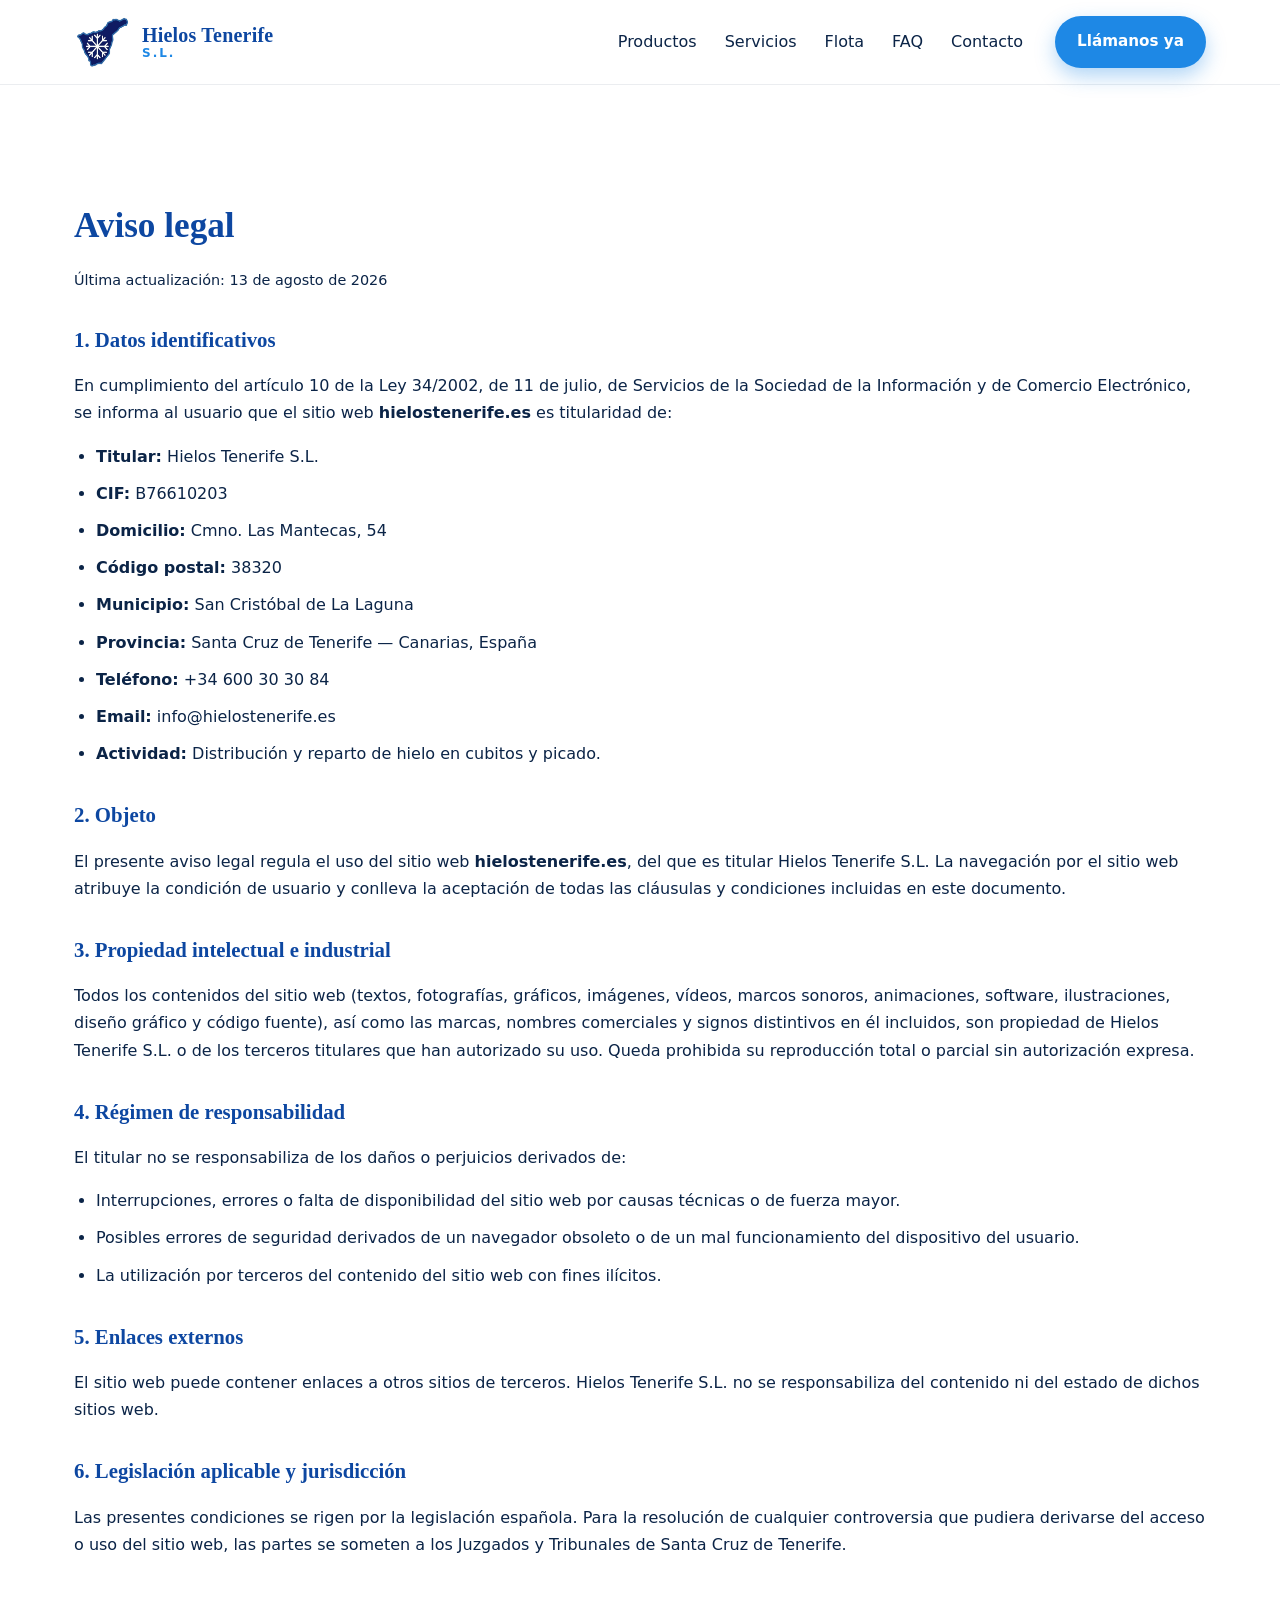
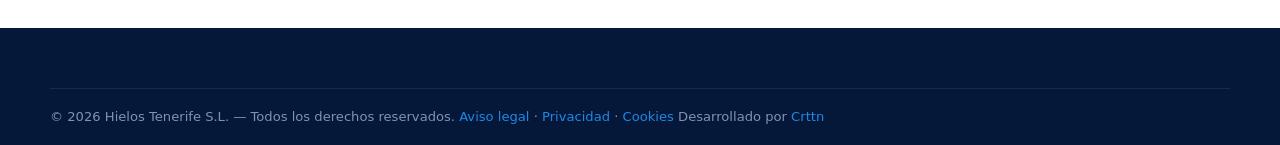
==== aviso-legal.html @ 19563f56 "Add legal pages and sticky footer" ====
<!doctype html>
<html lang="es">
<head>
  <meta charset="utf-8" />
  <meta name="viewport" content="width=device-width, initial-scale=1" />
  <title>Aviso legal · Hielos Tenerife S.L.</title>
  <meta name="description" content="Aviso legal de Hielos Tenerife S.L., distribuidora de hielo en cubitos y picado en la isla de Tenerife." />
  <link rel="canonical" href="https://hielostenerife.es/aviso-legal.html" />
  <link rel="stylesheet" href="styles.css" />
  <style>
    .legal{padding:90px 0 60px}
    .legal h1{font-family:'Fraunces',serif;color:var(--blue-700);font-size:2.2rem;margin-bottom:8px}
    .legal h2{font-family:'Fraunces',serif;color:var(--blue-700);font-size:1.3rem;margin-top:32px;margin-bottom:10px}
    .legal p,.legal li{color:var(--ink-2);line-height:1.7;margin-bottom:10px}
    .legal ul{padding-left:22px}
    .legal a{color:var(--blue-600)}
    .legal__updated{color:var(--ink-2);font-size:.9rem;margin-bottom:24px}
  </style>
</head>
<body>
  <header class="header" role="banner">
    <div class="container header__inner">
      <a href="index.html" class="logo" aria-label="Hielos Tenerife SL — Inicio">
        <span class="logo__mark" aria-hidden="true">
          <img src="logo.png" alt="" width="56" height="56" />
        </span>
        <span class="logo__text">
          <span class="logo__title">Hielos Tenerife</span>
          <span class="logo__sub">S.L.</span>
        </span>
      </a>
      <nav class="nav" aria-label="Navegación principal">
        <a href="index.html#productos">Productos</a>
        <a href="index.html#servicios">Servicios</a>
        <a href="index.html#flota">Flota</a>
        <a href="index.html#faq">FAQ</a>
        <a href="index.html#contacto">Contacto</a>
      </nav>
      <a class="btn btn--primary header__cta" href="tel:+34600303084">Llámanos ya</a>
    </div>
  </header>

  <main class="legal">
    <div class="container">
      <h1>Aviso legal</h1>
      <p class="legal__updated">Última actualización: 13 de agosto de 2026</p>

      <h2>1. Datos identificativos</h2>
      <p>En cumplimiento del artículo 10 de la Ley 34/2002, de 11 de julio, de Servicios de la Sociedad de la Información y de Comercio Electrónico, se informa al usuario que el sitio web <strong>hielostenerife.es</strong> es titularidad de:</p>
      <ul>
        <li><strong>Titular:</strong> Hielos Tenerife S.L.</li>
        <li><strong>CIF:</strong> B76610203</li>
        <li><strong>Domicilio:</strong> Cmno. Las Mantecas, 54</li>
        <li><strong>Código postal:</strong> 38320</li>
        <li><strong>Municipio:</strong> San Cristóbal de La Laguna</li>
        <li><strong>Provincia:</strong> Santa Cruz de Tenerife — Canarias, España</li>
        <li><strong>Teléfono:</strong> +34 600 30 30 84</li>
        <li><strong>Email:</strong> info@hielostenerife.es</li>
        <li><strong>Actividad:</strong> Distribución y reparto de hielo en cubitos y picado.</li>
      </ul>

      <h2>2. Objeto</h2>
      <p>El presente aviso legal regula el uso del sitio web <strong>hielostenerife.es</strong>, del que es titular Hielos Tenerife S.L. La navegación por el sitio web atribuye la condición de usuario y conlleva la aceptación de todas las cláusulas y condiciones incluidas en este documento.</p>

      <h2>3. Propiedad intelectual e industrial</h2>
      <p>Todos los contenidos del sitio web (textos, fotografías, gráficos, imágenes, vídeos, marcos sonoros, animaciones, software, ilustraciones, diseño gráfico y código fuente), así como las marcas, nombres comerciales y signos distintivos en él incluidos, son propiedad de Hielos Tenerife S.L. o de los terceros titulares que han autorizado su uso. Queda prohibida su reproducción total o parcial sin autorización expresa.</p>

      <h2>4. Régimen de responsabilidad</h2>
      <p>El titular no se responsabiliza de los daños o perjuicios derivados de:</p>
      <ul>
        <li>Interrupciones, errores o falta de disponibilidad del sitio web por causas técnicas o de fuerza mayor.</li>
        <li>Posibles errores de seguridad derivados de un navegador obsoleto o de un mal funcionamiento del dispositivo del usuario.</li>
        <li>La utilización por terceros del contenido del sitio web con fines ilícitos.</li>
      </ul>

      <h2>5. Enlaces externos</h2>
      <p>El sitio web puede contener enlaces a otros sitios de terceros. Hielos Tenerife S.L. no se responsabiliza del contenido ni del estado de dichos sitios web.</p>

      <h2>6. Legislación aplicable y jurisdicción</h2>
      <p>Las presentes condiciones se rigen por la legislación española. Para la resolución de cualquier controversia que pudiera derivarse del acceso o uso del sitio web, las partes se someten a los Juzgados y Tribunales de Santa Cruz de Tenerife.</p>
    </div>
  </main>

  <footer class="footer" role="contentinfo">
    <div class="container footer__bottom">
      <span>© 2026 Hielos Tenerife S.L. — Todos los derechos reservados.</span>
      <span>
        <a href="aviso-legal.html">Aviso legal</a> ·
        <a href="politica-privacidad.html">Privacidad</a> ·
        <a href="politica-cookies.html">Cookies</a>
      </span>
      <span>Desarrollado por <a href="https://portfolio.crttn.es">Crttn</a></span>
    </div>
  </footer>
</body>
</html>
---- styles.css ----
/* ---------- Reset & base ---------- */
*,*::before,*::after{box-sizing:border-box}
html{scroll-behavior:smooth}
body{margin:0;font-family:'Inter',system-ui,-apple-system,Segoe UI,Roboto,sans-serif;color:#0b2447;background:#fff;line-height:1.55;-webkit-font-smoothing:antialiased;min-height:100vh;display:flex;flex-direction:column}
main{flex:1}
img,svg{max-width:100%;display:block}
a{color:#1e88e5;text-decoration:none}
a:hover{text-decoration:underline}
button{font:inherit;cursor:pointer;border:0;background:none;color:inherit}

/* ---------- Skip-link (a11y + SEO) ---------- */
.skip-link{position:absolute;left:-9999px;top:8px;background:var(--blue-700);color:#fff;padding:10px 18px;border-radius:10px;z-index:100;font-weight:600}
.skip-link:focus{left:12px;outline:3px solid #fff;box-shadow:0 0 0 5px var(--blue-500)}

:root{
  --blue-50:#eaf4ff;
  --blue-100:#d6e8ff;
  --blue-200:#a8cfff;
  --blue-400:#4ea3f0;
  --blue-500:#1e88e5;
  --blue-600:#1565c0;
  --blue-700:#0d47a1;
  --blue-900:#0b2447;
  --ink:#0b2447;
  --ink-soft:#34507a;
  --muted:#5b779b;
  --line:rgba(11,36,71,.08);
  --bg-soft:#f4f9ff;
  --shadow-sm:0 4px 14px rgba(13,71,161,.06);
  --shadow-md:0 12px 40px rgba(13,71,161,.12);
  --radius:16px;
  --radius-lg:22px;
}

.container{max-width:1180px;margin:0 auto;padding:0 24px}

/* ---------- Top bar ---------- */
.topbar{background:var(--blue-700);color:#cfe1ff;font-size:.85rem}
.topbar__inner{display:flex;justify-content:center;align-items:center;gap:14px;padding:8px 24px;flex-wrap:wrap}
.topbar__sep{opacity:.5}
.topbar a{color:#fff;font-weight:600}

/* ---------- Header ---------- */
.header{position:sticky;top:0;z-index:50;background:rgba(255,255,255,.92);backdrop-filter:saturate(180%) blur(12px);-webkit-backdrop-filter:saturate(180%) blur(12px);border-bottom:1px solid var(--line);transition:box-shadow .25s ease,background .25s ease}
.header.is-scrolled{background:rgba(255,255,255,.97);box-shadow:0 8px 30px rgba(13,71,161,.08)}
.header__inner{display:flex;align-items:center;gap:24px;padding:14px 24px}
.logo{display:flex;align-items:center;gap:12px;color:var(--ink)}
.logo:hover{text-decoration:none}
.logo__text{display:flex;flex-direction:column;line-height:1}
.logo__title{font-family:'Fraunces',serif;font-weight:800;font-size:1.25rem;color:var(--blue-700);letter-spacing:.2px}
.logo__sub{font-weight:700;font-size:.75rem;color:var(--blue-500);letter-spacing:2px;margin-top:2px}
.nav{display:flex;gap:28px;margin-left:auto}
.nav a{color:var(--ink);font-weight:500;position:relative}
.nav a:hover{color:var(--blue-600);text-decoration:none}
.nav a::after{content:"";position:absolute;left:0;right:0;bottom:-6px;height:2px;background:var(--blue-500);transform:scaleX(0);transform-origin:left;transition:transform .25s ease}
.nav a:hover::after{transform:scaleX(1)}
.header__cta{margin-left:8px}
.hamburger{display:none;width:40px;height:40px;flex-direction:column;justify-content:center;gap:5px;padding:0 8px;border-radius:10px}
.hamburger span{display:block;height:2px;background:var(--ink);border-radius:2px;transition:transform .25s ease, opacity .2s}
.hamburger[aria-expanded="true"] span:nth-child(1){transform:translateY(7px) rotate(45deg)}
.hamburger[aria-expanded="true"] span:nth-child(2){opacity:0}
.hamburger[aria-expanded="true"] span:nth-child(3){transform:translateY(-7px) rotate(-45deg)}

/* ---------- Buttons ---------- */
.btn{display:inline-flex;align-items:center;justify-content:center;gap:8px;padding:12px 20px;border-radius:999px;font-weight:600;font-size:.95rem;transition:transform .15s ease,box-shadow .2s ease,background .2s ease,color .2s ease;border:2px solid transparent;white-space:nowrap}
.btn:hover{text-decoration:none;transform:translateY(-1px)}
.btn--primary{background:var(--blue-500);color:#fff;box-shadow:0 8px 20px rgba(30,136,229,.35)}
.btn--primary:hover{background:var(--blue-600);box-shadow:0 12px 28px rgba(21,101,192,.45)}
.btn--ghost{background:transparent;color:var(--blue-700);border-color:rgba(30,136,229,.35)}
.btn--ghost:hover{background:var(--blue-50)}
.btn--outline{background:#fff;color:var(--blue-600);border-color:var(--blue-200)}
.btn--outline:hover{background:var(--blue-50);border-color:var(--blue-500)}
.btn--lg{padding:14px 26px;font-size:1rem}

/* ---------- Hero ---------- */
.hero{position:relative;overflow:hidden;padding:90px 0 110px;background:linear-gradient(180deg,#eaf4ff 0%,#ffffff 70%)}
.hero__bg{position:absolute;inset:0;background:radial-gradient(60% 50% at 80% 20%,rgba(30,136,229,.18),transparent 60%),radial-gradient(50% 40% at 10% 80%,rgba(13,71,161,.12),transparent 60%);pointer-events:none}
.hero__inner{position:relative;max-width:880px;text-align:center;margin:0 auto}
.eyebrow{display:inline-block;font-weight:700;letter-spacing:2px;font-size:.75rem;text-transform:uppercase;color:var(--blue-500);margin-bottom:14px;padding:6px 14px;background:#fff;border:1px solid var(--blue-100);border-radius:999px}
.eyebrow--light{background:rgba(255,255,255,.1);border-color:rgba(255,255,255,.25);color:#cfe1ff}
.hero__title{font-family:'Fraunces',serif;font-size:clamp(2.2rem,5vw,3.6rem);line-height:1.05;margin:6px 0 18px;color:var(--ink);letter-spacing:-.5px}
.accent{color:var(--blue-500);position:relative;display:inline-block}
.accent::after{content:"";position:absolute;left:0;right:0;bottom:4px;height:10px;background:linear-gradient(90deg,var(--blue-100),transparent);border-radius:8px;z-index:-1}
.hero__lead{font-size:1.15rem;color:var(--ink-soft);max-width:680px;margin:0 auto 28px}
.hero__ctas{display:flex;gap:12px;justify-content:center;flex-wrap:wrap;margin-bottom:36px}
.hero__chips{list-style:none;padding:0;margin:0;display:flex;flex-wrap:wrap;gap:10px;justify-content:center}
.hero__chips li{background:#fff;border:1px solid var(--blue-100);color:var(--blue-700);padding:8px 14px;border-radius:999px;font-size:.88rem;font-weight:500;box-shadow:var(--shadow-sm)}

.snowflakes{position:absolute;inset:0;pointer-events:none;overflow:hidden}
.snowflakes span{position:absolute;color:#1e88e5;opacity:.18;font-size:24px;animation:fall linear infinite}
.snowflakes span:nth-child(1){left:5%;font-size:18px;animation-duration:14s;animation-delay:0s}
.snowflakes span:nth-child(2){left:20%;font-size:28px;animation-duration:20s;animation-delay:2s}
.snowflakes span:nth-child(3){left:40%;font-size:14px;animation-duration:12s;animation-delay:4s}
.snowflakes span:nth-child(4){left:60%;font-size:22px;animation-duration:18s;animation-delay:1s}
.snowflakes span:nth-child(5){left:80%;font-size:30px;animation-duration:22s;animation-delay:3s}
.snowflakes span:nth-child(6){left:92%;font-size:16px;animation-duration:16s;animation-delay:5s}
@keyframes fall{0%{transform:translateY(-10%);opacity:0}10%{opacity:.25}100%{transform:translateY(110vh);opacity:0}}

/* ---------- Sections ---------- */
.section{padding:90px 0;background:#fff}
.section--alt{background:var(--bg-soft)}
.section--dark{background:linear-gradient(135deg,#0d47a1 0%,#1e88e5 100%);color:#fff}
.section--dark h2,.section--dark h3{color:#fff}
.section__head{text-align:center;max-width:720px;margin:0 auto 50px}
.section__head h2{font-family:'Fraunces',serif;font-size:clamp(1.8rem,3.4vw,2.4rem);margin:6px 0 12px;color:var(--ink)}
.section--dark .section__head h2{color:#fff}
.section__lead{color:var(--ink-soft);font-size:1.05rem}
.section--dark .section__lead{color:#cfe1ff}

/* ---------- Grid & cards ---------- */
.grid{display:grid;gap:24px}
.grid--3{grid-template-columns:repeat(3,1fr)}
.grid--4{grid-template-columns:repeat(4,1fr)}

.card{background:#fff;border:1px solid var(--line);border-radius:var(--radius-lg);padding:30px;box-shadow:var(--shadow-sm);transition:transform .2s ease,box-shadow .25s ease,border-color .2s ease}
.card:hover{transform:translateY(-4px);box-shadow:var(--shadow-md);border-color:var(--blue-100)}

.product{position:relative;display:flex;flex-direction:column;gap:14px}
.product__icon{width:64px;height:64px;border-radius:18px;display:grid;place-items:center;background:var(--blue-50);color:var(--blue-500);margin-bottom:4px}
.product h3{font-family:'Fraunces',serif;font-size:1.4rem;margin:0;color:var(--ink)}
.product p{color:var(--ink-soft);margin:0}
.product__specs{list-style:none;padding:0;margin:0 0 8px;display:grid;gap:6px;font-size:.92rem}
.product__specs li{display:flex;justify-content:space-between;border-bottom:1px dashed var(--line);padding:6px 0}
.product__specs span{color:var(--muted)}
.product__specs b{color:var(--ink);font-weight:600}
.product .btn{margin-top:auto;align-self:flex-start}
.product--featured{border-color:var(--blue-200);background:linear-gradient(180deg,#ffffff 0%,#f4f9ff 100%);box-shadow:0 12px 40px rgba(30,136,229,.18)}
.product--featured .product__icon{background:var(--blue-500);color:#fff}
.product__badge{position:absolute;top:-12px;right:20px;background:var(--blue-500);color:#fff;font-size:.7rem;font-weight:700;letter-spacing:1px;padding:6px 12px;border-radius:999px;text-transform:uppercase;box-shadow:0 6px 16px rgba(30,136,229,.35)}

.srv{text-align:center;padding:24px 18px;border-radius:var(--radius);background:#fff;border:1px solid var(--line);transition:transform .2s ease,box-shadow .25s ease}
.srv:hover{transform:translateY(-3px);box-shadow:var(--shadow-md)}
.srv__icon{font-size:2.2rem;margin-bottom:10px}
.srv h3{font-family:'Fraunces',serif;font-size:1.15rem;margin:0 0 6px;color:var(--ink)}
.srv p{color:var(--ink-soft);font-size:.95rem;margin:0}

.stats{display:grid;grid-template-columns:repeat(3,1fr);gap:18px;margin-top:24px}
.stats div{background:var(--blue-50);border-radius:14px;padding:16px;text-align:center;border:1px solid var(--blue-100)}
.stats b{display:block;font-family:'Fraunces',serif;font-size:1.6rem;color:var(--blue-600);font-weight:800}
.stats span{font-size:.8rem;color:var(--ink-soft);text-transform:uppercase;letter-spacing:1px}

.carousel{position:relative;border-radius:var(--radius-lg);overflow:hidden;background:#eaf4ff}
.carousel--wide{max-width:980px;margin:0 auto;box-shadow:var(--shadow-md);border:1px solid var(--line)}
.carousel__track{position:relative;aspect-ratio:4/3}
.carousel__slide{position:absolute;inset:0;opacity:0;transition:opacity .5s ease}
.carousel__slide.is-active{opacity:1;z-index:1}
.carousel__slide img{width:100%;height:100%;display:block;object-fit:cover;border-radius:0}
.carousel__btn{position:absolute;top:50%;transform:translateY(-50%);width:38px;height:38px;border-radius:50%;background:rgba(255,255,255,.92);color:var(--blue-700);border:0;display:grid;place-items:center;cursor:pointer;box-shadow:var(--shadow-sm);transition:background .2s ease,transform .2s ease;z-index:2}
.carousel__btn:hover{background:#fff;transform:translateY(-50%) scale(1.06)}
.carousel__btn--prev{left:10px}
.carousel__btn--next{right:10px}
.carousel__dots{position:absolute;bottom:10px;left:50%;transform:translateX(-50%);display:flex;gap:6px;z-index:2}
.carousel__dots button{width:8px;height:8px;border-radius:50%;border:0;background:rgba(255,255,255,.6);cursor:pointer;padding:0;transition:background .2s ease,transform .2s ease}
.carousel__dots button.is-active{background:#fff;transform:scale(1.25)}

.carousel__cta{display:flex;justify-content:center;margin-top:24px}
.carousel__ig{display:inline-flex;align-items:center;justify-content:center;gap:8px;padding:10px 16px;border-radius:999px;background:linear-gradient(45deg,#f09433,#e6683c,#dc2743,#cc2366,#bc1888);color:#fff;font-weight:600;font-size:.92rem;text-decoration:none;box-shadow:var(--shadow-sm);transition:transform .2s ease,box-shadow .2s ease}
.carousel__ig:hover{transform:translateY(-2px);box-shadow:var(--shadow-md)}
.carousel__ig svg{flex-shrink:0}
.van{position:relative;width:100%;max-width:460px;background:#fff;border-radius:22px;padding:24px 22px 0;box-shadow:var(--shadow-md);border:1px solid var(--line)}
.van__body{position:relative;background:linear-gradient(180deg,#ffffff 0%,#eef6ff 100%);border-radius:14px;padding:18px 16px 60px;border:1px solid var(--blue-100);overflow:hidden}
.van__body::after{content:"";position:absolute;left:0;right:0;bottom:0;height:46px;background:linear-gradient(180deg,transparent,#fff 30%,#fff 100%);border-top:1px solid var(--blue-100)}
.van__top{text-align:center}
.van__brand{font-family:'Fraunces',serif;font-weight:800;color:var(--blue-700);font-size:1.45rem;letter-spacing:1px}
.van__mid{display:flex;justify-content:center;padding:10px 0 6px}
.van__tag{margin-top:6px;text-align:center;font-weight:800;color:var(--blue-600);letter-spacing:1px;font-size:1.05rem}
.van__phone{margin-top:10px;text-align:center;font-weight:700;color:var(--blue-700);font-size:1.1rem}
.van__wheel{position:absolute;bottom:-14px;width:46px;height:46px;border-radius:50%;background:#0b2447;border:4px solid #1a3666;box-shadow:inset 0 0 0 4px #34507a}
.van__wheel--left{left:42px}
.van__wheel--right{right:42px}

/* ---------- FAQ ---------- */

/* ---------- FAQ ---------- */
.faq{display:grid;gap:14px;max-width:860px;margin:0 auto}
.faq__item{background:#fff;border:1px solid var(--line);border-radius:16px;overflow:hidden;transition:border-color .2s ease,box-shadow .2s ease}
.faq__item[open]{border-color:var(--blue-200);box-shadow:var(--shadow-sm)}
.faq__item summary{list-style:none;cursor:pointer;padding:20px 24px;font-weight:700;color:var(--ink);font-size:1.02rem;display:flex;justify-content:space-between;align-items:center;gap:14px;transition:color .2s ease}
.faq__item summary::-webkit-details-marker{display:none}
.faq__item summary:hover{color:var(--blue-600)}
.faq__icon{width:32px;height:32px;border-radius:50%;background:var(--blue-50);color:var(--blue-600);display:grid;place-items:center;font-size:1.3rem;font-weight:700;flex-shrink:0;transition:transform .25s ease,background .2s ease,color .2s ease}
.faq__item[open] .faq__icon{background:var(--blue-500);color:#fff;transform:rotate(45deg)}
.faq__answer{padding:0 24px 22px;color:var(--ink-soft);font-size:.97rem}
.faq__answer p{margin:0}

/* ---------- Contacto ---------- */
.contacto{display:grid;grid-template-columns:minmax(0,1fr) auto;gap:80px;align-items:center}
.contacto__info h2{font-family:'Fraunces',serif;font-size:clamp(1.8rem,3.2vw,2.3rem);margin:6px 0 14px;color:#fff}
.contacto__info>p{color:#cfe1ff;margin:0 0 24px}
.contacto__list{list-style:none;padding:0;margin:0;display:grid;gap:14px}
.contacto__list li{display:flex;align-items:center;gap:14px;background:rgba(255,255,255,.08);border:1px solid rgba(255,255,255,.12);padding:14px 18px;border-radius:14px;backdrop-filter:blur(6px)}
.contacto__icon{width:40px;height:40px;display:grid;place-items:center;background:rgba(255,255,255,.12);border-radius:12px;font-size:1.2rem;flex-shrink:0}
.contacto__list b{display:block;font-size:.8rem;color:#cfe1ff;letter-spacing:1px;text-transform:uppercase;margin-bottom:2px}
.contacto__list a{color:#fff;font-weight:600;font-size:1.05rem}
.contacto__list a:hover{text-decoration:underline}
.contacto__list span{color:#fff;font-weight:600;font-size:1.05rem}

.form{background:#fff;color:var(--ink);border-radius:var(--radius-lg);padding:30px;box-shadow:var(--shadow-md);display:grid;gap:14px;justify-self:center;width:100%;max-width:480px;margin-inline:auto}
.form h3{font-family:'Fraunces',serif;font-size:1.4rem;margin:0 0 6px;color:var(--ink)}
.form label{display:grid;gap:6px;font-size:.88rem;font-weight:600;color:var(--ink-soft)}
.form input,.form select,.form textarea{font:inherit;padding:12px 14px;border-radius:12px;border:1.5px solid var(--line);background:#fbfdff;color:var(--ink);transition:border-color .15s ease,box-shadow .15s ease;width:100%}
.form input:focus,.form select:focus,.form textarea:focus{outline:none;border-color:var(--blue-500);box-shadow:0 0 0 4px rgba(30,136,229,.15);background:#fff}
.form textarea{resize:vertical;min-height:80px}
.form .btn{width:100%;margin-top:6px}
.form__status{margin:0;font-size:.9rem;font-weight:600;color:var(--blue-600);min-height:1.2em}
.form__status.is-error{color:#c62828}
.form__hint{font-size:.78rem;color:var(--muted);margin:0;text-align:center}
.contacto__address{font-style:normal;color:#cfe1ff;font-size:.92rem;line-height:1.6;margin-top:22px;padding:14px 18px;background:rgba(255,255,255,.06);border:1px solid rgba(255,255,255,.12);border-radius:12px}
.contacto__address strong{color:#fff}

/* ---------- Footer ---------- */
.footer{background:#06183a;color:#cfe1ff;padding:60px 0 0}
.footer__inner{display:grid;grid-template-columns:1.4fr 1fr 1fr 1fr;gap:40px;padding-bottom:40px}
.footer__brand p{margin-top:14px;font-size:.92rem;color:#9fb6d8;max-width:280px}
.footer__col h4{color:#fff;font-family:'Fraunces',serif;margin:0 0 14px;font-size:1rem;letter-spacing:.5px}
.footer__col a{display:block;color:#9fb6d8;padding:5px 0;font-size:.92rem}
.footer__col a:hover{color:#fff;text-decoration:none}
.footer__bottom{border-top:1px solid rgba(255,255,255,.08);padding:18px 0;color:#7c93b6;font-size:.82rem}
.footer__bottom .container{display:flex;justify-content:space-between;flex-wrap:wrap;gap:8px}

/* ---------- Floating WhatsApp button ---------- */
.fab{position:fixed;right:22px;bottom:22px;width:56px;height:56px;border-radius:50%;background:#25d366;color:#fff;display:flex;align-items:center;justify-content:center;box-shadow:0 10px 30px rgba(37,211,102,.45);z-index:60;transition:transform .2s ease}
.fab:hover{transform:scale(1.07);text-decoration:none}
.fab svg{display:block;color:#fff}

/* ---------- Responsive ---------- */
@media (max-width:980px){
  .grid--4{grid-template-columns:repeat(2,1fr)}
  .contacto{grid-template-columns:1fr;gap:40px}
  .footer__inner{grid-template-columns:1fr 1fr;gap:30px}
}

@media (max-width:760px){
  .header__cta{display:none}
  .hamburger{display:flex;margin-left:auto}
  .nav{position:absolute;top:100%;left:0;right:0;background:#fff;flex-direction:column;gap:0;padding:8px 24px 20px;border-bottom:1px solid var(--line);box-shadow:var(--shadow-md);transform:translateY(-12px);opacity:0;pointer-events:none;transition:transform .2s ease,opacity .2s ease}
  .nav.is-open{transform:translateY(0);opacity:1;pointer-events:auto}
  .nav a{padding:14px 0;border-bottom:1px solid var(--line)}
  .nav a:last-child{border-bottom:0}
  .grid--3,.grid--4{grid-template-columns:1fr}
  .section{padding:70px 0}
  .hero{padding:60px 0 80px}
  .stats{grid-template-columns:1fr 1fr}
  .topbar__inner{font-size:.78rem;gap:8px}
  .van__brand{font-size:1.15rem}
  .footer__inner{grid-template-columns:1fr}
  .footer__bottom .container{justify-content:center;text-align:center}
  .faq__item summary{padding:16px 18px;font-size:.95rem}
}

/* ---------- Reveal on scroll ---------- */
.reveal{opacity:0;transform:translateY(18px);transition:opacity .6s ease,transform .6s ease}
.reveal.is-in{opacity:1;transform:translateY(0)}

@media (prefers-reduced-motion: reduce){
  *{animation-duration:.001ms!important;transition-duration:.001ms!important}
  html{scroll-behavior:auto}
  .reveal{opacity:1;transform:none}
}
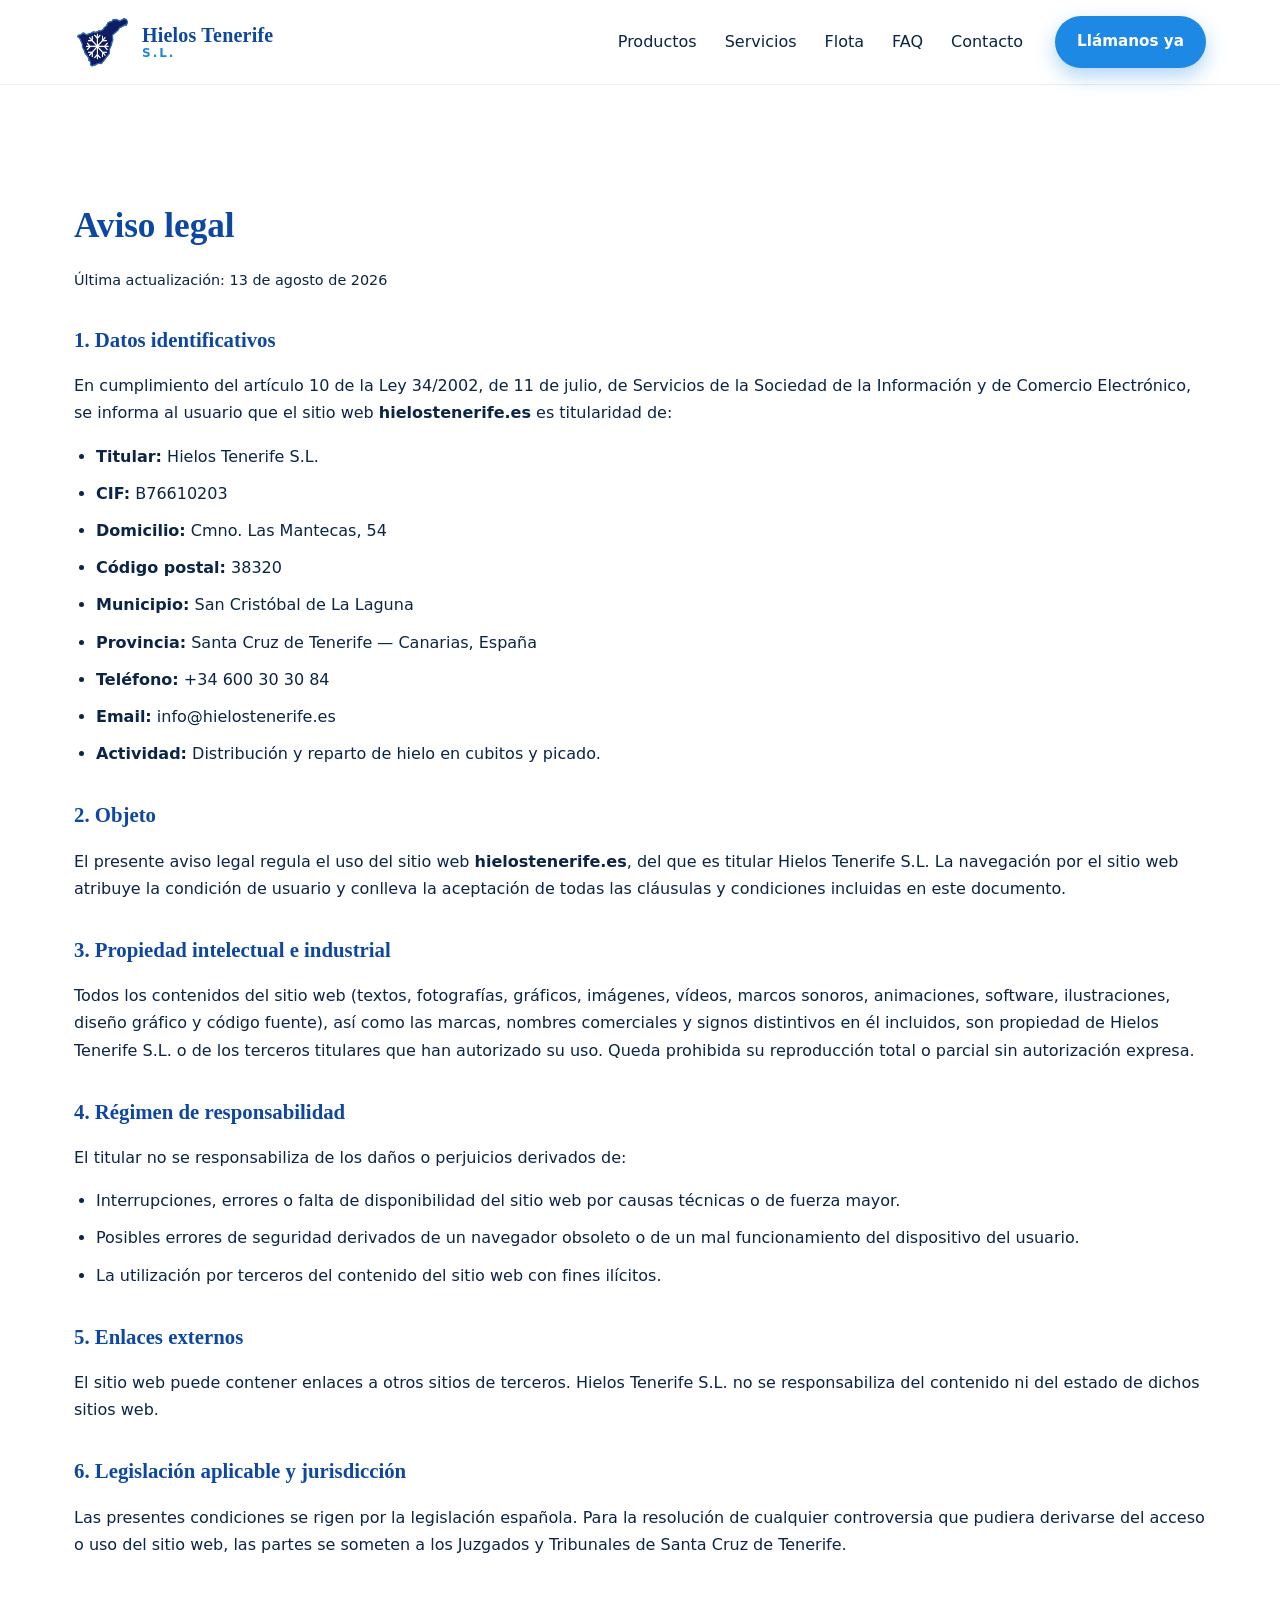
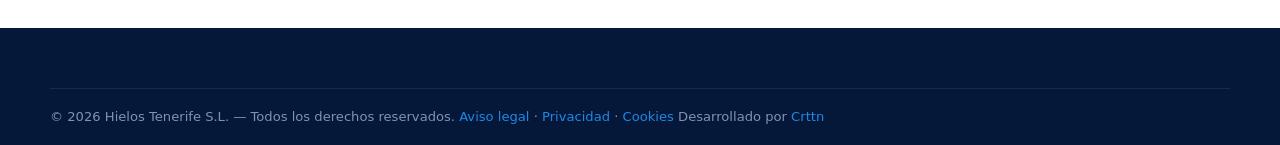
==== commit 457e7218: "Update site SEO/content" ====
--- a/aviso-legal.html
+++ b/aviso-legal.html
@@ -7,6 +7,7 @@
   <meta name="description" content="Aviso legal de Hielos Tenerife S.L., distribuidora de hielo en cubitos y picado en la isla de Tenerife." />
   <link rel="canonical" href="https://hielostenerife.es/aviso-legal.html" />
   <link rel="stylesheet" href="styles.css" />
+  <link rel="icon" type="image/png" href="images/logo.webp" />
   <style>
     .legal{padding:90px 0 60px}
     .legal h1{font-family:'Fraunces',serif;color:var(--blue-700);font-size:2.2rem;margin-bottom:8px}
@@ -22,7 +23,7 @@
     <div class="container header__inner">
       <a href="index.html" class="logo" aria-label="Hielos Tenerife SL — Inicio">
         <span class="logo__mark" aria-hidden="true">
-          <img src="logo.png" alt="" width="56" height="56" />
+          <img src="images/logo.webp" alt="" width="56" height="56" />
         </span>
         <span class="logo__text">
           <span class="logo__title">Hielos Tenerife</span>
--- a/styles.css
+++ b/styles.css
@@ -33,12 +33,6 @@
 }
 
 .container{max-width:1180px;margin:0 auto;padding:0 24px}
-
-/* ---------- Top bar ---------- */
-.topbar{background:var(--blue-700);color:#cfe1ff;font-size:.85rem}
-.topbar__inner{display:flex;justify-content:center;align-items:center;gap:14px;padding:8px 24px;flex-wrap:wrap}
-.topbar__sep{opacity:.5}
-.topbar a{color:#fff;font-weight:600}
 
 /* ---------- Header ---------- */
 .header{position:sticky;top:0;z-index:50;background:rgba(255,255,255,.92);backdrop-filter:saturate(180%) blur(12px);-webkit-backdrop-filter:saturate(180%) blur(12px);border-bottom:1px solid var(--line);transition:box-shadow .25s ease,background .25s ease}
@@ -85,6 +79,7 @@
 .hero__ctas{display:flex;gap:12px;justify-content:center;flex-wrap:wrap;margin-bottom:36px}
 .hero__chips{list-style:none;padding:0;margin:0;display:flex;flex-wrap:wrap;gap:10px;justify-content:center}
 .hero__chips li{background:#fff;border:1px solid var(--blue-100);color:var(--blue-700);padding:8px 14px;border-radius:999px;font-size:.88rem;font-weight:500;box-shadow:var(--shadow-sm)}
+@media (max-width:760px){.hero__chips{display:none}}
 
 .snowflakes{position:absolute;inset:0;pointer-events:none;overflow:hidden}
 .snowflakes span{position:absolute;color:#1e88e5;opacity:.18;font-size:24px;animation:fall linear infinite}
@@ -117,6 +112,7 @@
 
 .product{position:relative;display:flex;flex-direction:column;gap:14px}
 .product__icon{width:64px;height:64px;border-radius:18px;display:grid;place-items:center;background:var(--blue-50);color:var(--blue-500);margin-bottom:4px}
+.product__heading{display:flex;align-items:center;gap:14px}
 .product h3{font-family:'Fraunces',serif;font-size:1.4rem;margin:0;color:var(--ink)}
 .product p{color:var(--ink-soft);margin:0}
 .product__specs{list-style:none;padding:0;margin:0 0 8px;display:grid;gap:6px;font-size:.92rem}
@@ -124,9 +120,24 @@
 .product__specs span{color:var(--muted)}
 .product__specs b{color:var(--ink);font-weight:600}
 .product .btn{margin-top:auto;align-self:flex-start}
-.product--featured{border-color:var(--blue-200);background:linear-gradient(180deg,#ffffff 0%,#f4f9ff 100%);box-shadow:0 12px 40px rgba(30,136,229,.18)}
+.product--featured{border-color:var(--blue-200);background:linear-gradient(180deg,#ffffff 0%,#f4f9ff 100%);box-shadow:0 12px 40px rgba(30,136,229,.18);order:2}
 .product--featured .product__icon{background:var(--blue-500);color:#fff}
-.product__badge{position:absolute;top:-12px;right:20px;background:var(--blue-500);color:#fff;font-size:.7rem;font-weight:700;letter-spacing:1px;padding:6px 12px;border-radius:999px;text-transform:uppercase;box-shadow:0 6px 16px rgba(30,136,229,.35)}
+.product__badge{position:absolute;z-index:3;top:-1px;right:20px;transform:translateY(-50%);background:var(--blue-500);color:#fff;font-size:.7rem;font-weight:700;letter-spacing:1px;padding:7px 13px;border-radius:999px;text-transform:uppercase;box-shadow:0 6px 16px rgba(30,136,229,.35);line-height:1;white-space:nowrap}
+.product--flip{height:560px;padding:0;perspective:1200px;overflow:visible}
+.grid--3 .product--flip:not(.product--featured){order:1}
+.grid--3 .product--flip:last-child{order:3}
+.product--flip .product__static{position:relative;z-index:1;height:100%;padding:30px;background:linear-gradient(180deg,#ffffff 0%,#f4f9ff 100%);border-radius:inherit;display:flex;flex-direction:column;gap:14px}
+.product--flip .product__actions--static{position:relative;z-index:2;display:grid;grid-template-columns:1fr 1fr;gap:14px;margin:0 0 2px}
+.product--flip .product__actions--static .btn{width:100%;margin:0}
+.product--flip .product__content{position:relative;flex:1;min-height:0;transition:transform .7s cubic-bezier(.2,.75,.25,1);transform-style:preserve-3d}
+.product--flip.is-flipped .product__content{transform:rotateY(180deg)}
+.product--flip .product__details{position:absolute;inset:0;display:flex;flex-direction:column;gap:14px;backface-visibility:hidden;overflow:hidden}
+.product--flip .product__front{background:linear-gradient(180deg,#ffffff 0%,#f4f9ff 100%)}
+.product--flip .product__back{transform:rotateY(180deg);background:linear-gradient(180deg,#ffffff 0%,#f4f9ff 100%);justify-content:center}
+.product-gallery{display:grid;gap:22px;text-align:center}
+.product-gallery__image{background:transparent;border:0;border-radius:0;padding:0;box-shadow:none}
+.product-gallery__image img{width:78%;max-height:290px;margin:0 auto;aspect-ratio:1;object-fit:contain}
+.product-gallery__info{display:grid;gap:14px;justify-items:center}
 
 .srv{text-align:center;padding:24px 18px;border-radius:var(--radius);background:#fff;border:1px solid var(--line);transition:transform .2s ease,box-shadow .25s ease}
 .srv:hover{transform:translateY(-3px);box-shadow:var(--shadow-md)}
@@ -134,10 +145,10 @@
 .srv h3{font-family:'Fraunces',serif;font-size:1.15rem;margin:0 0 6px;color:var(--ink)}
 .srv p{color:var(--ink-soft);font-size:.95rem;margin:0}
 
-.stats{display:grid;grid-template-columns:repeat(3,1fr);gap:18px;margin-top:24px}
-.stats div{background:var(--blue-50);border-radius:14px;padding:16px;text-align:center;border:1px solid var(--blue-100)}
-.stats b{display:block;font-family:'Fraunces',serif;font-size:1.6rem;color:var(--blue-600);font-weight:800}
-.stats span{font-size:.8rem;color:var(--ink-soft);text-transform:uppercase;letter-spacing:1px}
+/* ---------- Zonas de reparto ---------- */
+.zonas__list{list-style:none;padding:0;margin:0;display:flex;flex-wrap:wrap;gap:10px;justify-content:center;max-width:920px;margin-inline:auto}
+.zonas__list li{background:#fff;border:1px solid var(--blue-100);color:var(--blue-700);padding:10px 18px;border-radius:999px;font-size:.95rem;font-weight:600;box-shadow:var(--shadow-sm)}
+.zonas__note{text-align:center;color:var(--ink-soft);margin:24px 0 0;font-size:.95rem}
 
 .carousel{position:relative;border-radius:var(--radius-lg);overflow:hidden;background:#eaf4ff}
 .carousel--wide{max-width:980px;margin:0 auto;box-shadow:var(--shadow-md);border:1px solid var(--line)}
@@ -157,31 +168,26 @@
 .carousel__ig{display:inline-flex;align-items:center;justify-content:center;gap:8px;padding:10px 16px;border-radius:999px;background:linear-gradient(45deg,#f09433,#e6683c,#dc2743,#cc2366,#bc1888);color:#fff;font-weight:600;font-size:.92rem;text-decoration:none;box-shadow:var(--shadow-sm);transition:transform .2s ease,box-shadow .2s ease}
 .carousel__ig:hover{transform:translateY(-2px);box-shadow:var(--shadow-md)}
 .carousel__ig svg{flex-shrink:0}
-.van{position:relative;width:100%;max-width:460px;background:#fff;border-radius:22px;padding:24px 22px 0;box-shadow:var(--shadow-md);border:1px solid var(--line)}
-.van__body{position:relative;background:linear-gradient(180deg,#ffffff 0%,#eef6ff 100%);border-radius:14px;padding:18px 16px 60px;border:1px solid var(--blue-100);overflow:hidden}
-.van__body::after{content:"";position:absolute;left:0;right:0;bottom:0;height:46px;background:linear-gradient(180deg,transparent,#fff 30%,#fff 100%);border-top:1px solid var(--blue-100)}
-.van__top{text-align:center}
-.van__brand{font-family:'Fraunces',serif;font-weight:800;color:var(--blue-700);font-size:1.45rem;letter-spacing:1px}
-.van__mid{display:flex;justify-content:center;padding:10px 0 6px}
-.van__tag{margin-top:6px;text-align:center;font-weight:800;color:var(--blue-600);letter-spacing:1px;font-size:1.05rem}
-.van__phone{margin-top:10px;text-align:center;font-weight:700;color:var(--blue-700);font-size:1.1rem}
-.van__wheel{position:absolute;bottom:-14px;width:46px;height:46px;border-radius:50%;background:#0b2447;border:4px solid #1a3666;box-shadow:inset 0 0 0 4px #34507a}
-.van__wheel--left{left:42px}
-.van__wheel--right{right:42px}
-
-/* ---------- FAQ ---------- */
-
 /* ---------- FAQ ---------- */
 .faq{display:grid;gap:14px;max-width:860px;margin:0 auto}
 .faq__item{background:#fff;border:1px solid var(--line);border-radius:16px;overflow:hidden;transition:border-color .2s ease,box-shadow .2s ease}
 .faq__item[open]{border-color:var(--blue-200);box-shadow:var(--shadow-sm)}
 .faq__item summary{list-style:none;cursor:pointer;padding:20px 24px;font-weight:700;color:var(--ink);font-size:1.02rem;display:flex;justify-content:space-between;align-items:center;gap:14px;transition:color .2s ease}
 .faq__item summary::-webkit-details-marker{display:none}
+.faq__item summary h3{font:inherit;margin:0;color:inherit}
 .faq__item summary:hover{color:var(--blue-600)}
 .faq__icon{width:32px;height:32px;border-radius:50%;background:var(--blue-50);color:var(--blue-600);display:grid;place-items:center;font-size:1.3rem;font-weight:700;flex-shrink:0;transition:transform .25s ease,background .2s ease,color .2s ease}
 .faq__item[open] .faq__icon{background:var(--blue-500);color:#fff;transform:rotate(45deg)}
 .faq__answer{padding:0 24px 22px;color:var(--ink-soft);font-size:.97rem}
 .faq__answer p{margin:0}
+
+.compare-table__wrap{max-width:860px;margin:0 auto;overflow-x:auto;border:1px solid var(--line);border-radius:16px;box-shadow:var(--shadow-sm)}
+.compare-table{width:100%;border-collapse:collapse;background:#fff;font-size:.95rem}
+.compare-table th,.compare-table td{padding:14px 20px;text-align:left;border-bottom:1px solid var(--line)}
+.compare-table thead th{background:var(--blue-50);color:var(--blue-700);font-weight:700}
+.compare-table tbody th{color:var(--ink);font-weight:700;white-space:nowrap}
+.compare-table tbody td{color:var(--ink-soft)}
+.compare-table tbody tr:last-child th,.compare-table tbody tr:last-child td{border-bottom:none}
 
 /* ---------- Contacto ---------- */
 .contacto{display:grid;grid-template-columns:minmax(0,1fr) auto;gap:80px;align-items:center}
@@ -233,18 +239,24 @@
 @media (max-width:760px){
   .header__cta{display:none}
   .hamburger{display:flex;margin-left:auto}
+  .footer{padding:40px 0 0}
+  .footer__inner{grid-template-columns:1fr 1fr;gap:30px 24px;text-align:left}
+  .footer__brand{grid-column:1/-1;text-align:center;display:flex;flex-direction:column;align-items:center}
+  .footer__brand p{margin-left:auto;margin-right:auto}
+  .footer__col h4{font-size:.95rem;margin-bottom:10px;text-align:center}
+  .footer__col a{padding:4px 0;font-size:.88rem;text-align:center}
+  .footer__bottom{padding:16px 0}
+  .footer__bottom .container{flex-direction:column;align-items:center;justify-content:center;text-align:center;gap:6px}
   .nav{position:absolute;top:100%;left:0;right:0;background:#fff;flex-direction:column;gap:0;padding:8px 24px 20px;border-bottom:1px solid var(--line);box-shadow:var(--shadow-md);transform:translateY(-12px);opacity:0;pointer-events:none;transition:transform .2s ease,opacity .2s ease}
   .nav.is-open{transform:translateY(0);opacity:1;pointer-events:auto}
   .nav a{padding:14px 0;border-bottom:1px solid var(--line)}
   .nav a:last-child{border-bottom:0}
   .grid--3,.grid--4{grid-template-columns:1fr}
+  .product--flip{height:540px}
+  .product--flip .product__static{padding:26px}
   .section{padding:70px 0}
   .hero{padding:60px 0 80px}
   .stats{grid-template-columns:1fr 1fr}
-  .topbar__inner{font-size:.78rem;gap:8px}
-  .van__brand{font-size:1.15rem}
-  .footer__inner{grid-template-columns:1fr}
-  .footer__bottom .container{justify-content:center;text-align:center}
   .faq__item summary{padding:16px 18px;font-size:.95rem}
 }
 
